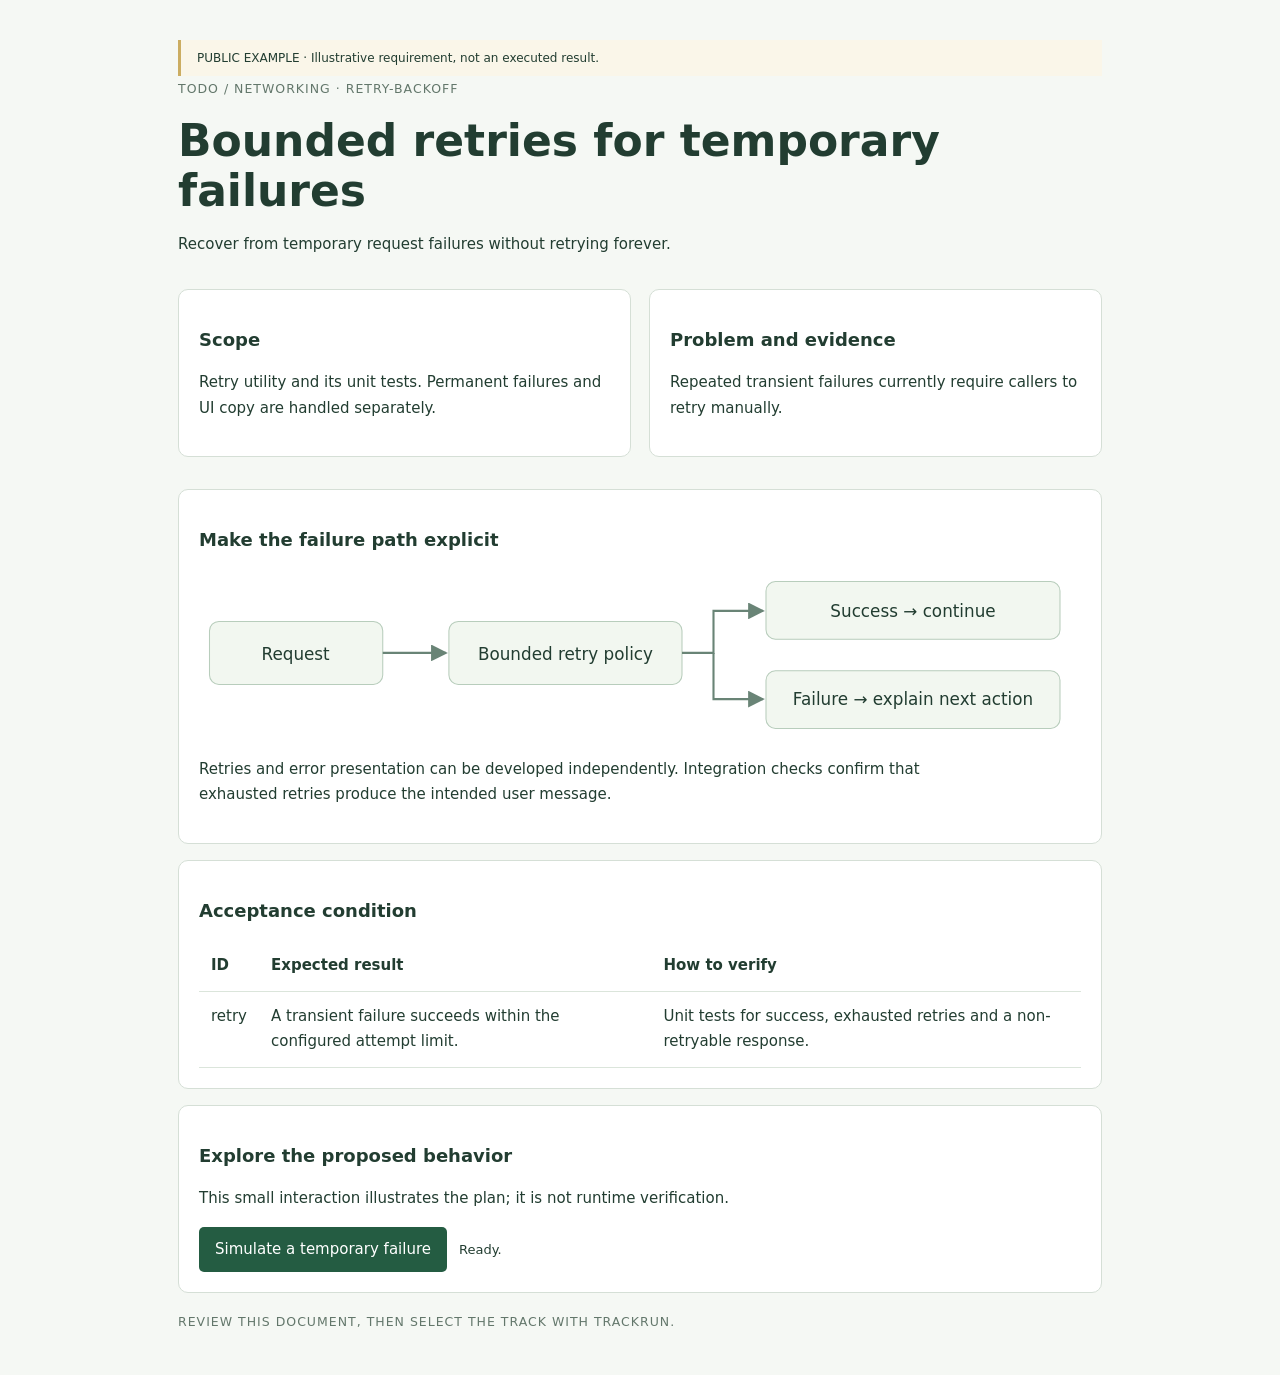
==== examples/retry-backoff.html @ f9963aa5 "Add bilingual setup and English-first public documentation" ====
<!doctype html>
<html lang="en"><head><meta charset="utf-8"><meta name="viewport" content="width=device-width,initial-scale=1"><title>Bounded retries for temporary failures</title>
<style>
:root{color-scheme:light}*{box-sizing:border-box}body{margin:0;background:#f5f8f4;color:#223d31;font:15px/1.7 system-ui,sans-serif}main{max-width:980px;margin:auto;padding:40px 28px}small{color:#63776b;letter-spacing:1px;text-transform:uppercase}h1{font-size:clamp(28px,5vw,44px);line-height:1.15;margin:14px 0}h2{font-size:18px}p{max-width:78ch}.notice{border-left:3px solid #cbad62;padding:8px 16px;background:#faf6e9;font-size:12px}.grid{display:grid;grid-template-columns:1fr 1fr;gap:18px}.card{border:1px solid #d5dfd6;background:white;border-radius:10px;padding:20px;margin:16px 0}svg{width:100%;height:auto}table{width:100%;border-collapse:collapse}th,td{padding:12px;border-bottom:1px solid #dbe5db;text-align:left;vertical-align:top}button{background:#245c42;color:white;border:0;border-radius:5px;padding:10px 16px;font:inherit;cursor:pointer}output{margin-left:12px;font-size:13px}@media(max-width:640px){main{padding:24px 16px}.grid{grid-template-columns:1fr}table{font-size:12px}td,th{padding:6px}}
</style><script type="application/json" id="todo-flow-track">{
  "id": "retry-backoff",
  "title": "Bounded retries for temporary failures",
  "language": "en",
  "goal": "Recover from temporary request failures without retrying forever.",
  "scope": "Retry utility and its unit tests. Permanent failures and UI copy are handled separately.",
  "evidence": "Repeated transient failures currently require callers to retry manually.",
  "conditions": [
    {
      "id": "retry",
      "text": "A transient failure succeeds within the configured attempt limit.",
      "method": "Unit tests for success, exhausted retries and a non-retryable response."
    }
  ],
  "priority": "HIGH",
  "area": [
    "Networking"
  ],
  "trigger": "Ready for explicit selection after document review.",
  "design": "Keep retry policy separate from presentation. Verify both paths before integration."
}</script></head>
<body><main><div class="notice">PUBLIC EXAMPLE · Illustrative requirement, not an executed result.</div><header><small>TODO / NETWORKING · retry-backoff</small><h1>Bounded retries for temporary failures</h1><p>Recover from temporary request failures without retrying forever.</p></header><div class="grid"><section class="card"><h2>Scope</h2><p>Retry utility and its unit tests. Permanent failures and UI copy are handled separately.</p></section><section class="card"><h2>Problem and evidence</h2><p>Repeated transient failures currently require callers to retry manually.</p></section></div><section class="card"><h2>Make the failure path explicit</h2><svg viewBox="0 0 840 155" role="img" aria-label="Request flows through a bounded retry policy to success or a clear failure message"><defs><marker id="arrow" markerWidth="8" markerHeight="8" refX="7" refY="4" orient="auto"><path d="M0 0 L8 4 L0 8" fill="#698476"/></marker></defs><g fill="#f2f7f0" stroke="#b8cdbc"><rect x="10" y="48" width="165" height="60" rx="9"/><rect x="238" y="48" width="222" height="60" rx="9"/><rect x="540" y="10" width="280" height="55" rx="9"/><rect x="540" y="95" width="280" height="55" rx="9"/></g><g fill="none" stroke="#698476" stroke-width="2" marker-end="url(#arrow)"><path d="M175 78 H235"/><path d="M460 78 H490 V38 H537"/><path d="M490 78 V122 H537"/></g><g fill="#223d31" font-family="system-ui" font-size="16" text-anchor="middle"><text x="92" y="85">Request</text><text x="349" y="85">Bounded retry policy</text><text x="680" y="44">Success → continue</text><text x="680" y="128">Failure → explain next action</text></g></svg><p>Retries and error presentation can be developed independently. Integration checks confirm that exhausted retries produce the intended user message.</p></section><section class="card"><h2>Acceptance condition</h2><table><thead><tr><th>ID</th><th>Expected result</th><th>How to verify</th></tr></thead><tbody><tr><td>retry</td><td>A transient failure succeeds within the configured attempt limit.</td><td>Unit tests for success, exhausted retries and a non-retryable response.</td></tr></tbody></table></section><section class="card"><h2>Explore the proposed behavior</h2><p>This small interaction illustrates the plan; it is not runtime verification.</p><button id="simulate" type="button">Simulate a temporary failure</button><output id="outcome" aria-live="polite">Ready.</output></section><footer><small>Review this document, then select the track with trackrun.</small></footer></main><script>
let attempt=0;document.getElementById('simulate').onclick=()=>{attempt=(attempt+1)%4;document.getElementById('outcome').textContent=['Ready.','Attempt 1 failed → retry.','Attempt 2 failed → retry.','Attempt 3 succeeded → return result.'][attempt];};
</script></body></html>
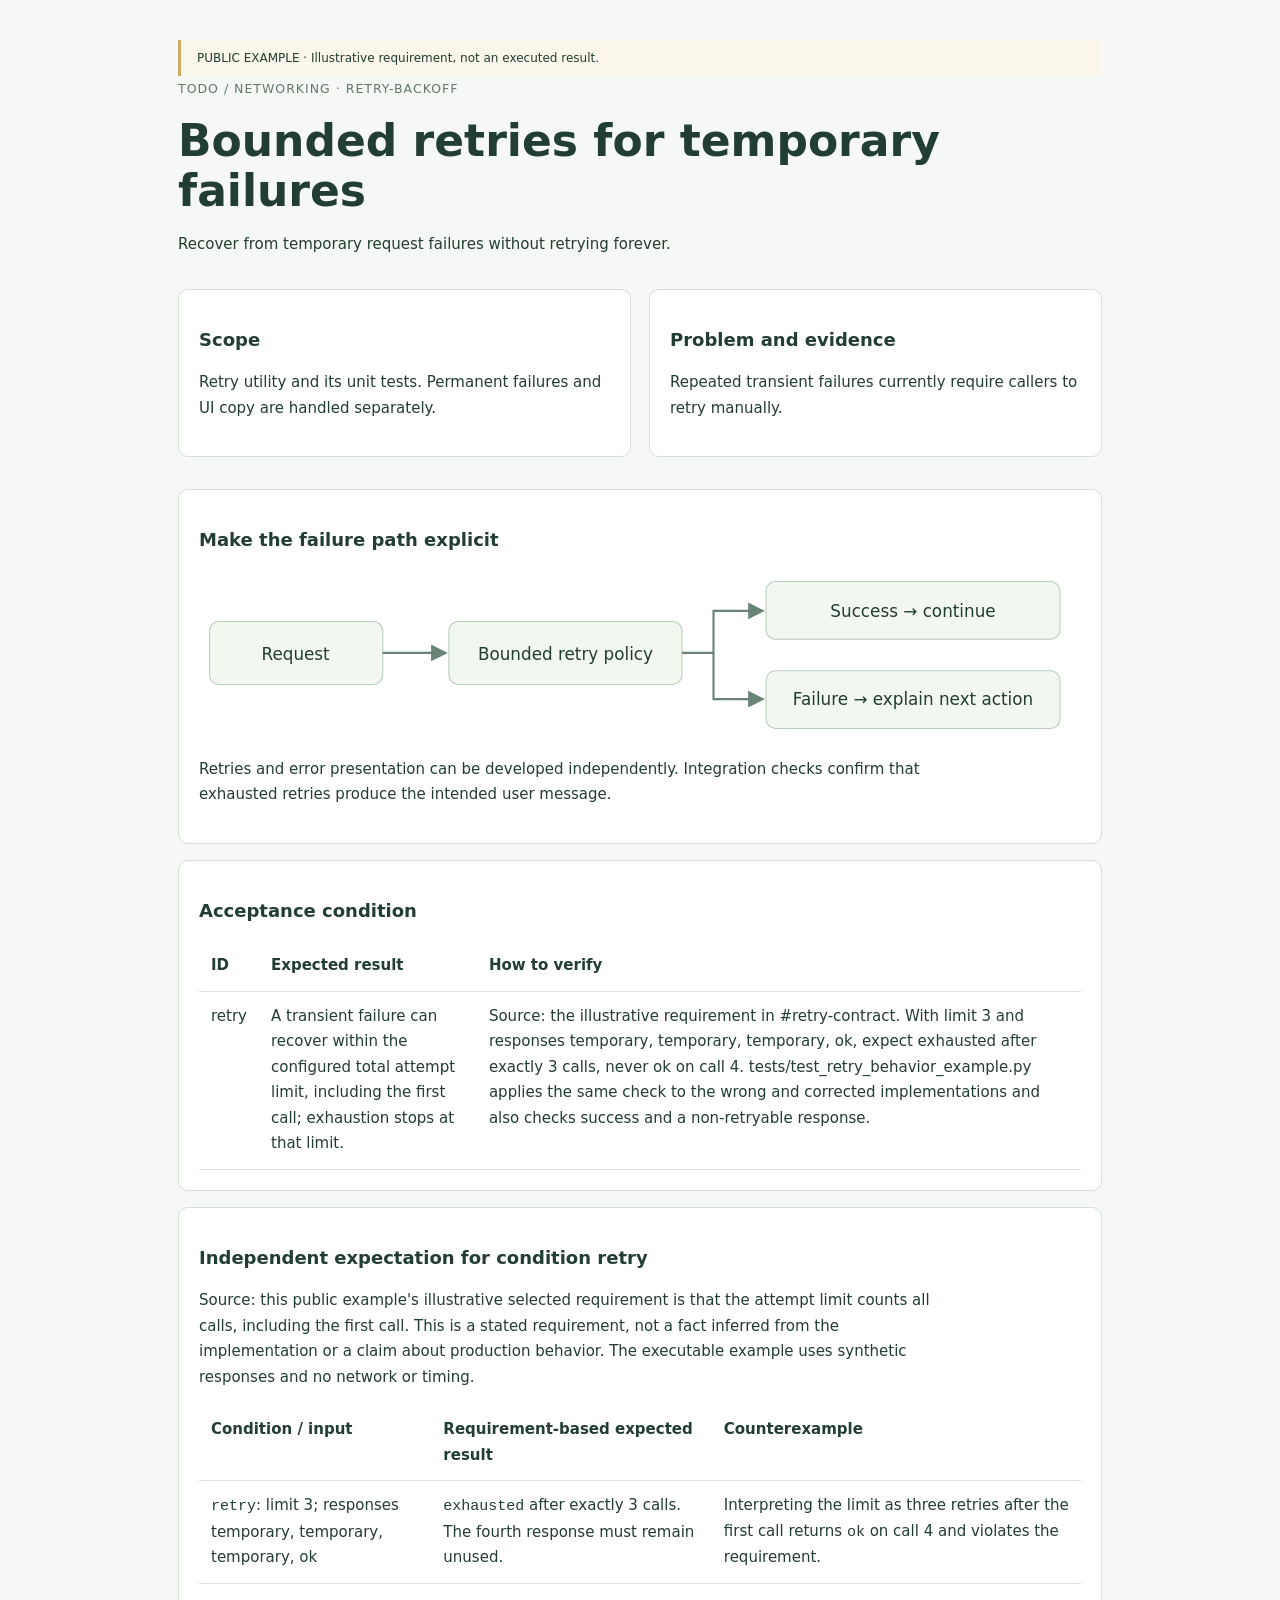
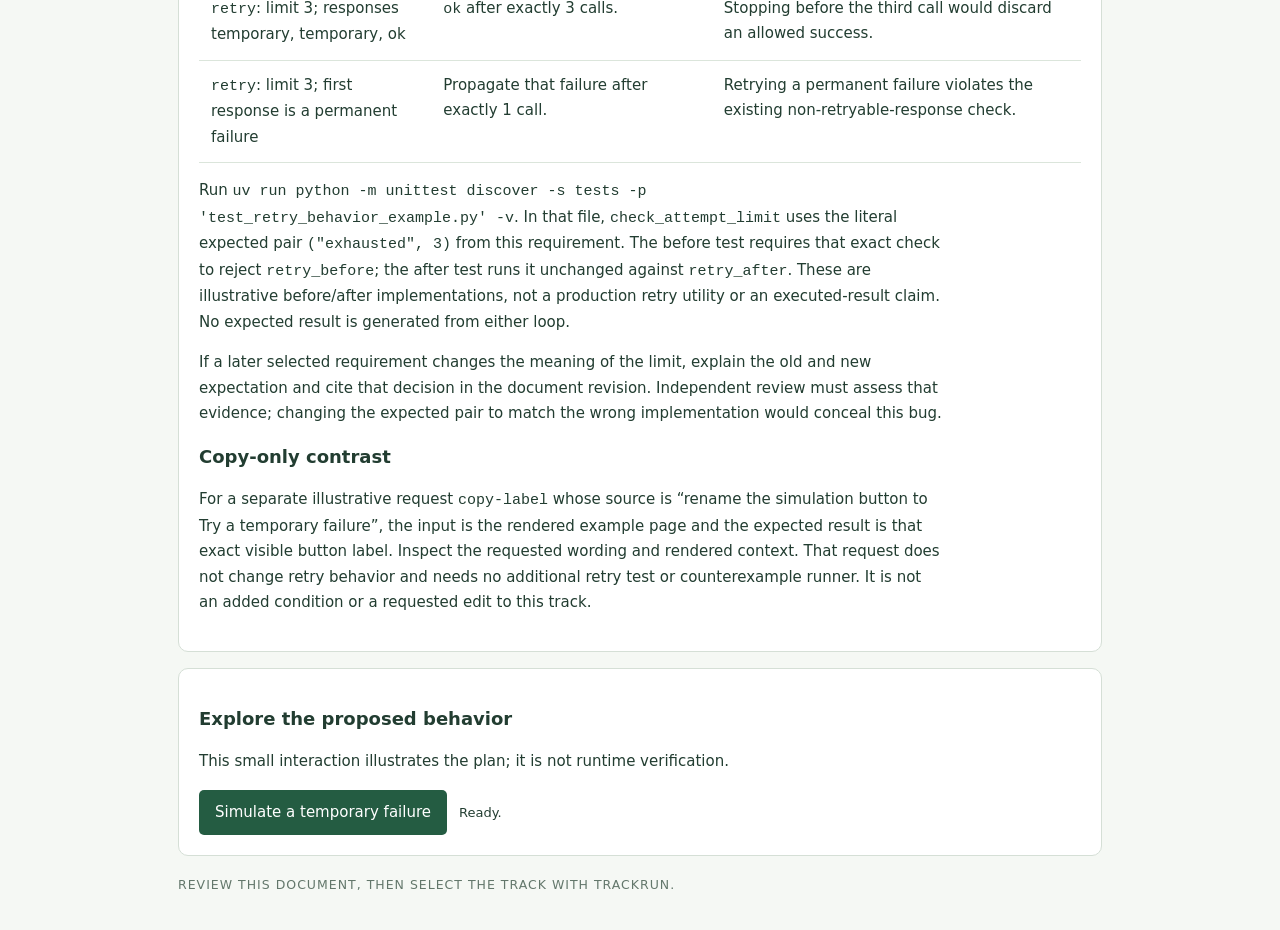
==== commit 0b96d15e: "Implement independent-behavior-cases TODO-Flow-Proposal: c8c011dbd804432d47db6c34c8d7cdd4320b3880e17" ====
--- a/examples/retry-backoff.html
+++ b/examples/retry-backoff.html
@@ -12,8 +12,8 @@
   "conditions": [
     {
       "id": "retry",
-      "text": "A transient failure succeeds within the configured attempt limit.",
-      "method": "Unit tests for success, exhausted retries and a non-retryable response."
+      "text": "A transient failure can recover within the configured total attempt limit, including the first call; exhaustion stops at that limit.",
+      "method": "Source: the illustrative requirement in #retry-contract. With limit 3 and responses temporary, temporary, temporary, ok, expect exhausted after exactly 3 calls, never ok on call 4. tests/test_retry_behavior_example.py applies the same check to the wrong and corrected implementations and also checks success and a non-retryable response."
     }
   ],
   "priority": "HIGH",
@@ -23,6 +23,6 @@
   "trigger": "Ready for explicit selection after document review.",
   "design": "Keep retry policy separate from presentation. Verify both paths before integration."
 }</script></head>
-<body><main><div class="notice">PUBLIC EXAMPLE · Illustrative requirement, not an executed result.</div><header><small>TODO / NETWORKING · retry-backoff</small><h1>Bounded retries for temporary failures</h1><p>Recover from temporary request failures without retrying forever.</p></header><div class="grid"><section class="card"><h2>Scope</h2><p>Retry utility and its unit tests. Permanent failures and UI copy are handled separately.</p></section><section class="card"><h2>Problem and evidence</h2><p>Repeated transient failures currently require callers to retry manually.</p></section></div><section class="card"><h2>Make the failure path explicit</h2><svg viewBox="0 0 840 155" role="img" aria-label="Request flows through a bounded retry policy to success or a clear failure message"><defs><marker id="arrow" markerWidth="8" markerHeight="8" refX="7" refY="4" orient="auto"><path d="M0 0 L8 4 L0 8" fill="#698476"/></marker></defs><g fill="#f2f7f0" stroke="#b8cdbc"><rect x="10" y="48" width="165" height="60" rx="9"/><rect x="238" y="48" width="222" height="60" rx="9"/><rect x="540" y="10" width="280" height="55" rx="9"/><rect x="540" y="95" width="280" height="55" rx="9"/></g><g fill="none" stroke="#698476" stroke-width="2" marker-end="url(#arrow)"><path d="M175 78 H235"/><path d="M460 78 H490 V38 H537"/><path d="M490 78 V122 H537"/></g><g fill="#223d31" font-family="system-ui" font-size="16" text-anchor="middle"><text x="92" y="85">Request</text><text x="349" y="85">Bounded retry policy</text><text x="680" y="44">Success → continue</text><text x="680" y="128">Failure → explain next action</text></g></svg><p>Retries and error presentation can be developed independently. Integration checks confirm that exhausted retries produce the intended user message.</p></section><section class="card"><h2>Acceptance condition</h2><table><thead><tr><th>ID</th><th>Expected result</th><th>How to verify</th></tr></thead><tbody><tr><td>retry</td><td>A transient failure succeeds within the configured attempt limit.</td><td>Unit tests for success, exhausted retries and a non-retryable response.</td></tr></tbody></table></section><section class="card"><h2>Explore the proposed behavior</h2><p>This small interaction illustrates the plan; it is not runtime verification.</p><button id="simulate" type="button">Simulate a temporary failure</button><output id="outcome" aria-live="polite">Ready.</output></section><footer><small>Review this document, then select the track with trackrun.</small></footer></main><script>
+<body><main><div class="notice">PUBLIC EXAMPLE · Illustrative requirement, not an executed result.</div><header><small>TODO / NETWORKING · retry-backoff</small><h1>Bounded retries for temporary failures</h1><p>Recover from temporary request failures without retrying forever.</p></header><div class="grid"><section class="card"><h2>Scope</h2><p>Retry utility and its unit tests. Permanent failures and UI copy are handled separately.</p></section><section class="card"><h2>Problem and evidence</h2><p>Repeated transient failures currently require callers to retry manually.</p></section></div><section class="card"><h2>Make the failure path explicit</h2><svg viewBox="0 0 840 155" role="img" aria-label="Request flows through a bounded retry policy to success or a clear failure message"><defs><marker id="arrow" markerWidth="8" markerHeight="8" refX="7" refY="4" orient="auto"><path d="M0 0 L8 4 L0 8" fill="#698476"/></marker></defs><g fill="#f2f7f0" stroke="#b8cdbc"><rect x="10" y="48" width="165" height="60" rx="9"/><rect x="238" y="48" width="222" height="60" rx="9"/><rect x="540" y="10" width="280" height="55" rx="9"/><rect x="540" y="95" width="280" height="55" rx="9"/></g><g fill="none" stroke="#698476" stroke-width="2" marker-end="url(#arrow)"><path d="M175 78 H235"/><path d="M460 78 H490 V38 H537"/><path d="M490 78 V122 H537"/></g><g fill="#223d31" font-family="system-ui" font-size="16" text-anchor="middle"><text x="92" y="85">Request</text><text x="349" y="85">Bounded retry policy</text><text x="680" y="44">Success → continue</text><text x="680" y="128">Failure → explain next action</text></g></svg><p>Retries and error presentation can be developed independently. Integration checks confirm that exhausted retries produce the intended user message.</p></section><section class="card"><h2>Acceptance condition</h2><table><thead><tr><th>ID</th><th>Expected result</th><th>How to verify</th></tr></thead><tbody><tr><td>retry</td><td>A transient failure can recover within the configured total attempt limit, including the first call; exhaustion stops at that limit.</td><td>Source: the illustrative requirement in #retry-contract. With limit 3 and responses temporary, temporary, temporary, ok, expect exhausted after exactly 3 calls, never ok on call 4. tests/test_retry_behavior_example.py applies the same check to the wrong and corrected implementations and also checks success and a non-retryable response.</td></tr></tbody></table></section><section class="card" id="retry-contract"><h2>Independent expectation for condition retry</h2><p>Source: this public example's illustrative selected requirement is that the attempt limit counts all calls, including the first call. This is a stated requirement, not a fact inferred from the implementation or a claim about production behavior. The executable example uses synthetic responses and no network or timing.</p><table><thead><tr><th>Condition / input</th><th>Requirement-based expected result</th><th>Counterexample</th></tr></thead><tbody><tr><td><code>retry</code>: limit 3; responses temporary, temporary, temporary, ok</td><td><code>exhausted</code> after exactly 3 calls. The fourth response must remain unused.</td><td>Interpreting the limit as three retries after the first call returns <code>ok</code> on call 4 and violates the requirement.</td></tr><tr><td><code>retry</code>: limit 3; responses temporary, temporary, ok</td><td><code>ok</code> after exactly 3 calls.</td><td>Stopping before the third call would discard an allowed success.</td></tr><tr><td><code>retry</code>: limit 3; first response is a permanent failure</td><td>Propagate that failure after exactly 1 call.</td><td>Retrying a permanent failure violates the existing non-retryable-response check.</td></tr></tbody></table><p>Run <code>uv run python -m unittest discover -s tests -p 'test_retry_behavior_example.py' -v</code>. In that file, <code>check_attempt_limit</code> uses the literal expected pair <code>("exhausted", 3)</code> from this requirement. The before test requires that exact check to reject <code>retry_before</code>; the after test runs it unchanged against <code>retry_after</code>. These are illustrative before/after implementations, not a production retry utility or an executed-result claim. No expected result is generated from either loop.</p><p>If a later selected requirement changes the meaning of the limit, explain the old and new expectation and cite that decision in the document revision. Independent review must assess that evidence; changing the expected pair to match the wrong implementation would conceal this bug.</p><h2>Copy-only contrast</h2><p>For a separate illustrative request <code>copy-label</code> whose source is “rename the simulation button to Try a temporary failure”, the input is the rendered example page and the expected result is that exact visible button label. Inspect the requested wording and rendered context. That request does not change retry behavior and needs no additional retry test or counterexample runner. It is not an added condition or a requested edit to this track.</p></section><section class="card"><h2>Explore the proposed behavior</h2><p>This small interaction illustrates the plan; it is not runtime verification.</p><button id="simulate" type="button">Simulate a temporary failure</button><output id="outcome" aria-live="polite">Ready.</output></section><footer><small>Review this document, then select the track with trackrun.</small></footer></main><script>
 let attempt=0;document.getElementById('simulate').onclick=()=>{attempt=(attempt+1)%4;document.getElementById('outcome').textContent=['Ready.','Attempt 1 failed → retry.','Attempt 2 failed → retry.','Attempt 3 succeeded → return result.'][attempt];};
 </script></body></html>
